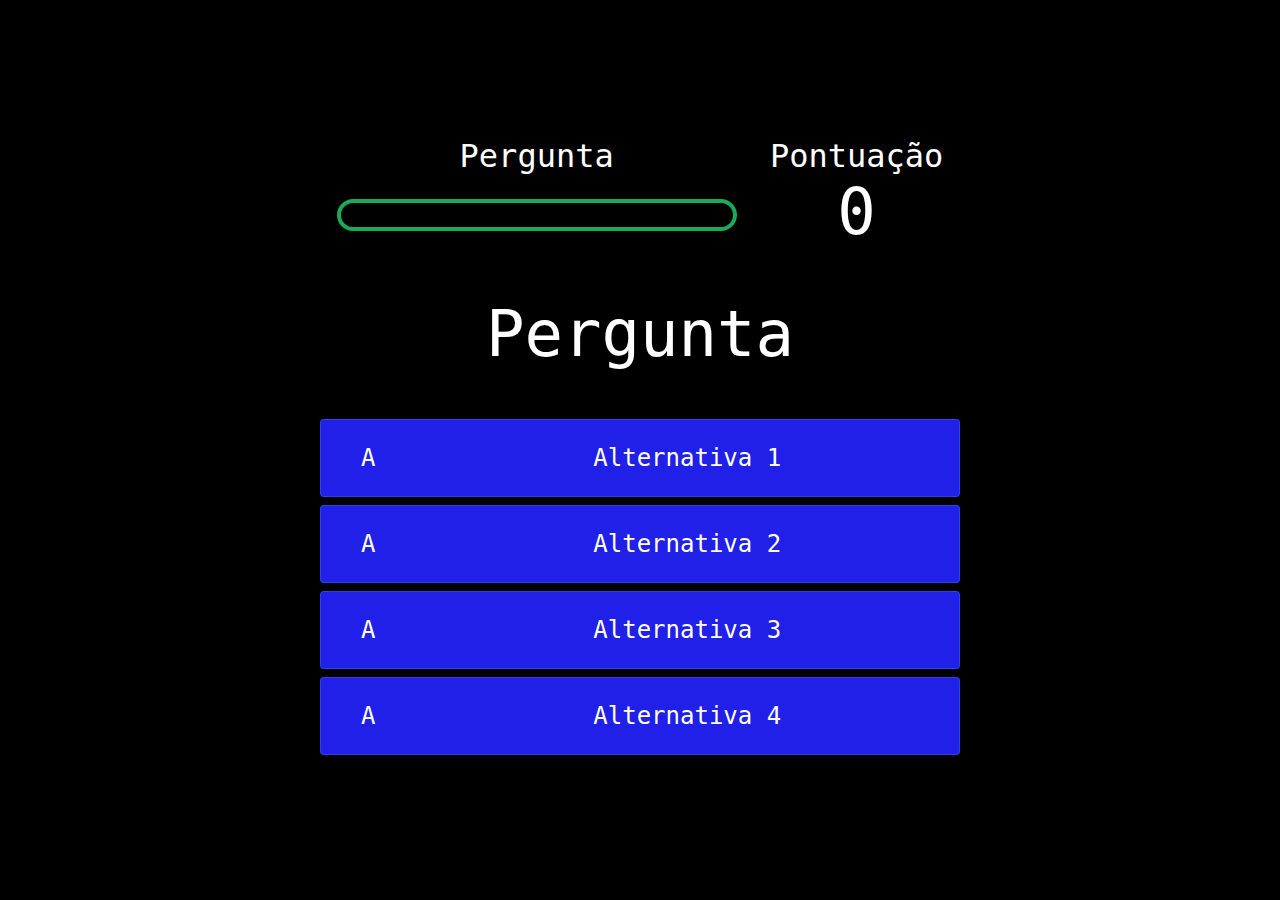
==== game.html @ 52a59165 "including changes in the code" ====
<!DOCTYPE html>
<html lang="en">
<head>
    <meta charset="UTF-8">
    <meta http-equiv="X-UA-Compatible" content="IE=edge">
    <meta name="viewport" content="width=device-width, initial-scale=1.0">
    <link rel="stylesheet" href="./styles/game.css">
    <title>Quiz - Play Game</title>
</head>
<body>
    <div class = "container">
        <div id = "quiz" class = "box-container">
            <div id = "display">
                <div class = "display-item">
                    <p id="textProgress" class="item">
                        Pergunta
                    </p>
                    <div id="progressBar">
                        <div id="progressFull"></div>
                    </div>
                </div>
                <div class = "display-item">
                    <p class="item">
                        Pontuação
                    </p>
                    <h1 class="item-main-text" id="score">
                        0
                    </h1>
                </div>

            </div>                   
            <h1 id = "question"> Pergunta </h1>
            <div class = "alternatives-container">
                <p class = "alternative-option">A</p>
                <p class = "alternative-text" data-number ="1">Alternativa 1</p>
            </div>
            <div class = "alternatives-container">
                <p class = "alternative-option">A</p>
                <p class = "alternative-text" data-number = "2">Alternativa 2</p>
            </div>
            <div class = "alternatives-container">
                <p class = "alternative-option">A</p>
                <p class = "alternative-text" data-number = "3">Alternativa 3</p>
            </div>
            <div class = "alternatives-container">
                <p class = "alternative-option">A</p>
                <p class = "alternative-text" data-number = "4">Alternativa 4</p>
            </div>

        </div>
                       
    </div>

  
    
    <script src="./scripts/game.js"></script>
</body>
</html>
---- styles/game.css ----
*{
    box-sizing: border-box;
    margin: 0;
    padding: 0;
    font-family: 'Nanum Gothic Coding', monospace;
   /*  font-family: 'Open Sans', sans-serif;
    font-family: 'Poppins', sans-serif; */
    text-align: center;
}

body {
    color: white;
    background: black;
}

.container{
    width: 100vw;
    height: 100vh;   
    display: flex;
    flex-direction: column;
    justify-content: center;
    align-items: center;
    margin: auto;
    padding: 2rem;
 }

h1{
    font-size: 4rem;
    margin-bottom: 3rem;
    font-weight: 500;
}

.alternatives-container{
    display: flex;
    margin-bottom: 0.5rem;
    width: 100%;
    border-radius:4px;
    border: 0.1rem solid rgb(86, 165, 235, 0.25);
    background: rgb(32, 32, 233);
    font-size: 1.5rem;
    min-width: 40rem;
}

.alternatives-container:hover{
    cursor: pointer;
    box-shadow: 0 0.4rem 1.4rem 0 rgba(108, 155, 226, 0.5);
    transform: scale(1.02);
    transition: transform 100ms;
}

.alternative-option{
    padding: 1.5rem 2.5rem;
    color: white;
}

.alternative-text{
    padding: 1.5rem;
    width: 100%;
}

/* cor para os botões de correto e incorreto */

.correct{
    background: linear-gradient(90deg, rgb(rgb(5, 145, 5)) 0%, rgb(rgb(3, 163, 3)) 100%);
}

.incorrect{
    background: linear-gradient(90deg, rgb(red) 0%, rgb(red) 100%);
}

/* Adicionando media */

@media screen and (min-width: 768px){
    .alternatives-container{
        min-width: 40rem;
    }
    
}

/* Lógica para o display */

#display{
    display: flex;
    justify-content: space-around;
}

.display-item{
    text-align: center;
    font-size: 2rem;
}

.item-main-text{
    text-align: center;
}


/* Não esta aparecendo */

#progressBar{
    width: 25rem;
    height: 2rem;
    border: 0.3rem solid #19aa5a;
    margin-top: 1.5rem;
    border-radius: 25px;
}

#progressBarFull{
    height: 3.4rem;
    background-color: #56a5eb;
    width: 0%;
}
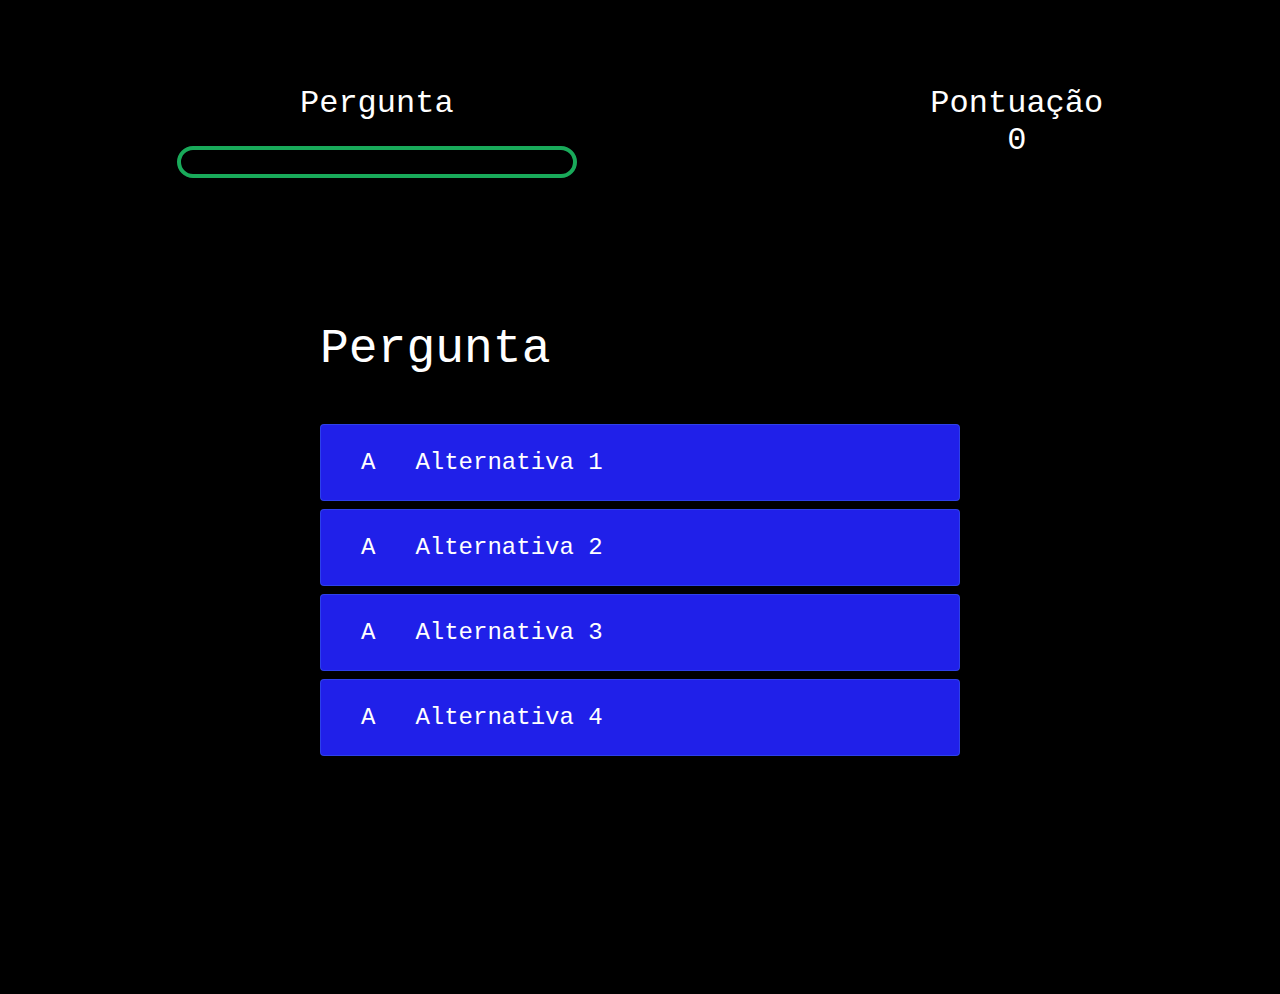
==== commit 17a2e445: "html/css working, including classes and DOM" ====
--- a/game.html
+++ b/game.html
@@ -8,43 +8,47 @@
     <title>Quiz - Play Game</title>
 </head>
 <body>
+
+    <div id = "display" class="display_container">
+        <div class = "display-item">
+            <p id="textProgress" class="item">
+                Pergunta
+            </p>
+            <div id="progressBar">
+                <div id="progressFull"></div>
+            </div>
+        </div>
+   
+        <div class = "display-item">
+            <p class="item">
+                Pontuação
+            </p>
+            <span class="item-main-text" id="score">
+                0
+            </span>
+        </div>
+
+    </div> 
     <div class = "container">
+
         <div id = "quiz" class = "box-container">
-            <div id = "display">
-                <div class = "display-item">
-                    <p id="textProgress" class="item">
-                        Pergunta
-                    </p>
-                    <div id="progressBar">
-                        <div id="progressFull"></div>
-                    </div>
-                </div>
-                <div class = "display-item">
-                    <p class="item">
-                        Pontuação
-                    </p>
-                    <h1 class="item-main-text" id="score">
-                        0
-                    </h1>
-                </div>
-
-            </div>                   
-            <h1 id = "question"> Pergunta </h1>
+                             
+            <h2 id = "question"> Pergunta </h2>
             <div class = "alternatives-container">
                 <p class = "alternative-option">A</p>
-                <p class = "alternative-text" data-number ="1">Alternativa 1</p>
+                <span class = "alternative-text" data-number ="1">Alternativa 1</span>
             </div>
             <div class = "alternatives-container">
                 <p class = "alternative-option">A</p>
-                <p class = "alternative-text" data-number = "2">Alternativa 2</p>
+                <span class = "alternative-text" data-number = "2">Alternativa 2</span>
             </div>
             <div class = "alternatives-container">
                 <p class = "alternative-option">A</p>
-                <p class = "alternative-text" data-number = "3">Alternativa 3</p>
+                <span class = "alternative-text" data-number = "3">Alternativa 3</span>
             </div>
             <div class = "alternatives-container">
                 <p class = "alternative-option">A</p>
-                <p class = "alternative-text" data-number = "4">Alternativa 4</p>
+                <span class = "alternative-text" data-number = "4">Alternativa 4</span>
             </div>
 
         </div>
--- a/styles/game.css
+++ b/styles/game.css
@@ -24,10 +24,11 @@
     padding: 2rem;
  }
 
-h1{
-    font-size: 4rem;
+h2{
+    font-size: 3rem;
     margin-bottom: 3rem;
     font-weight: 500;
+    text-align: left;
 }
 
 .alternatives-container{
@@ -39,6 +40,7 @@
     background: rgb(32, 32, 233);
     font-size: 1.5rem;
     min-width: 40rem;
+    align-items: center;
 }
 
 .alternatives-container:hover{
@@ -54,8 +56,8 @@
 }
 
 .alternative-text{
-    padding: 1.5rem;
-    width: 100%;
+    text-align: left;
+    width: 80%;
 }
 
 /* cor para os botões de correto e incorreto */
@@ -79,9 +81,11 @@
 
 /* Lógica para o display */
 
-#display{
+.display_container{
     display: flex;
     justify-content: space-around;
+    position: relative;
+    top: 85px;
 }
 
 .display-item{
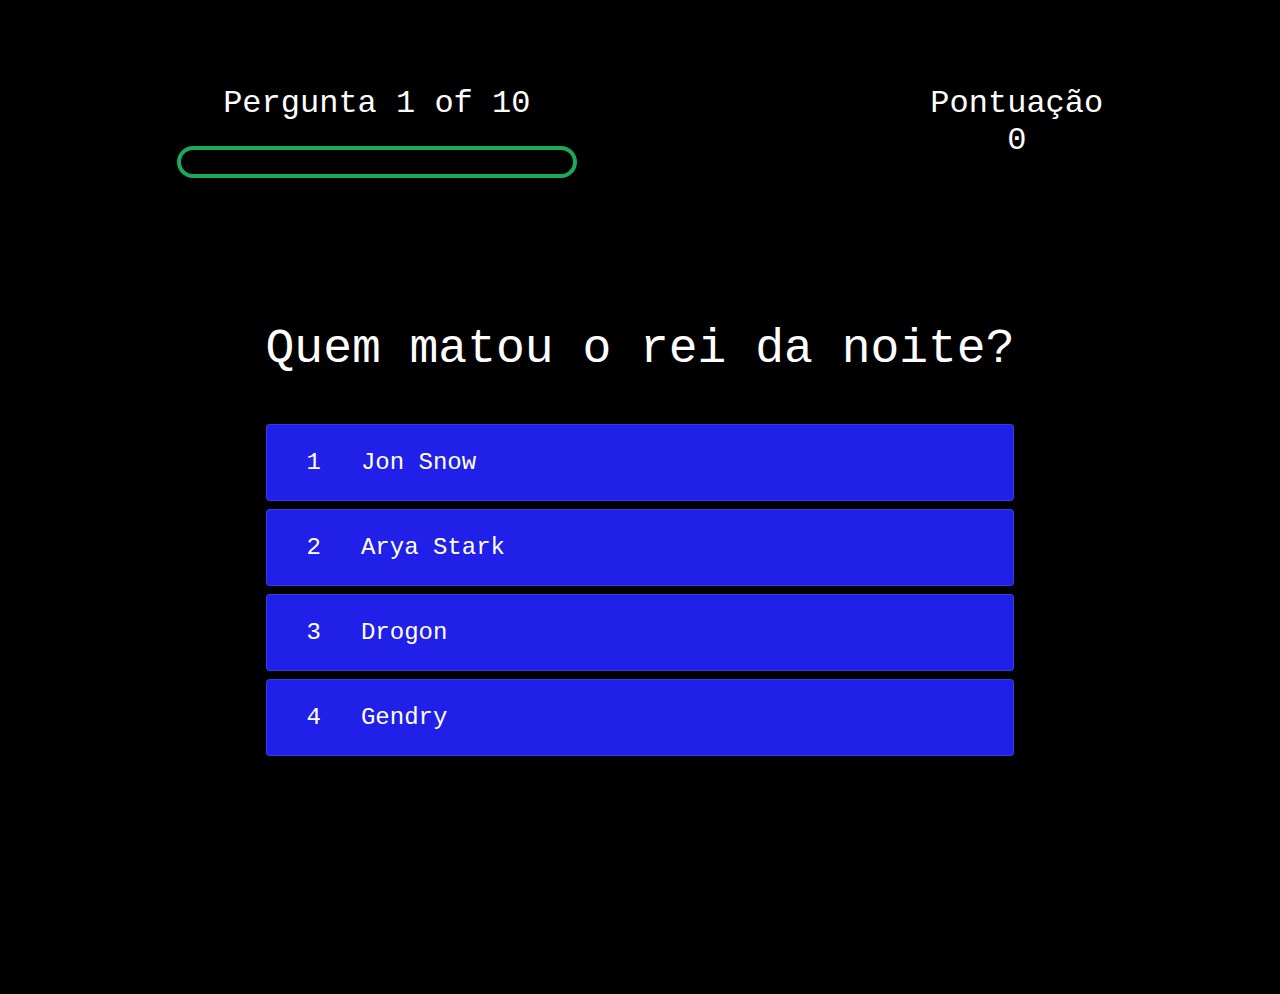
==== commit 7b8ed295: "logica funcionando, falta pontuação" ====
--- a/game.html
+++ b/game.html
@@ -33,30 +33,17 @@
 
         <div id = "quiz" class = "box-container">
                              
-            <h2 id = "question"> Pergunta </h2>
-            <div class = "alternatives-container">
-                <p class = "alternative-option">A</p>
-                <span class = "alternative-text" data-number ="1">Alternativa 1</span>
-            </div>
-            <div class = "alternatives-container">
-                <p class = "alternative-option">A</p>
-                <span class = "alternative-text" data-number = "2">Alternativa 2</span>
-            </div>
-            <div class = "alternatives-container">
-                <p class = "alternative-option">A</p>
-                <span class = "alternative-text" data-number = "3">Alternativa 3</span>
-            </div>
-            <div class = "alternatives-container">
-                <p class = "alternative-option">A</p>
-                <span class = "alternative-text" data-number = "4">Alternativa 4</span>
-            </div>
+            <h2 id="question" class ="text"> Pergunta </h2>
+            <div id="choices">
+            
 
         </div>
                        
     </div>
 
-  
-    
-    <script src="./scripts/game.js"></script>
+
+   <script src="./scripts/data.js"></script>
+    <script src="./scripts/quiz.js" ></script>
+    <script src="./scripts/game.js" ></script>
 </body>
 </html>--- a/styles/game.css
+++ b/styles/game.css
@@ -62,12 +62,29 @@
 
 /* cor para os botões de correto e incorreto */
 
+
 .correct{
-    background: linear-gradient(90deg, rgb(rgb(5, 145, 5)) 0%, rgb(rgb(3, 163, 3)) 100%);
+    display: flex;
+    margin-bottom: 0.5rem;
+    width: 100%;
+    border-radius:4px;
+    border: 0.1rem solid rgb(86, 165, 235, 0.25);
+    background: green;
+    font-size: 1.5rem;
+    min-width: 40rem;
+    align-items: center;
 }
 
 .incorrect{
-    background: linear-gradient(90deg, rgb(red) 0%, rgb(red) 100%);
+    display: flex;
+    margin-bottom: 0.5rem;
+    width: 100%;
+    border-radius:4px;
+    border: 0.1rem solid rgb(86, 165, 235, 0.25);
+    background: red;
+    font-size: 1.5rem;
+    min-width: 40rem;
+    align-items: center;
 }
 
 /* Adicionando media */
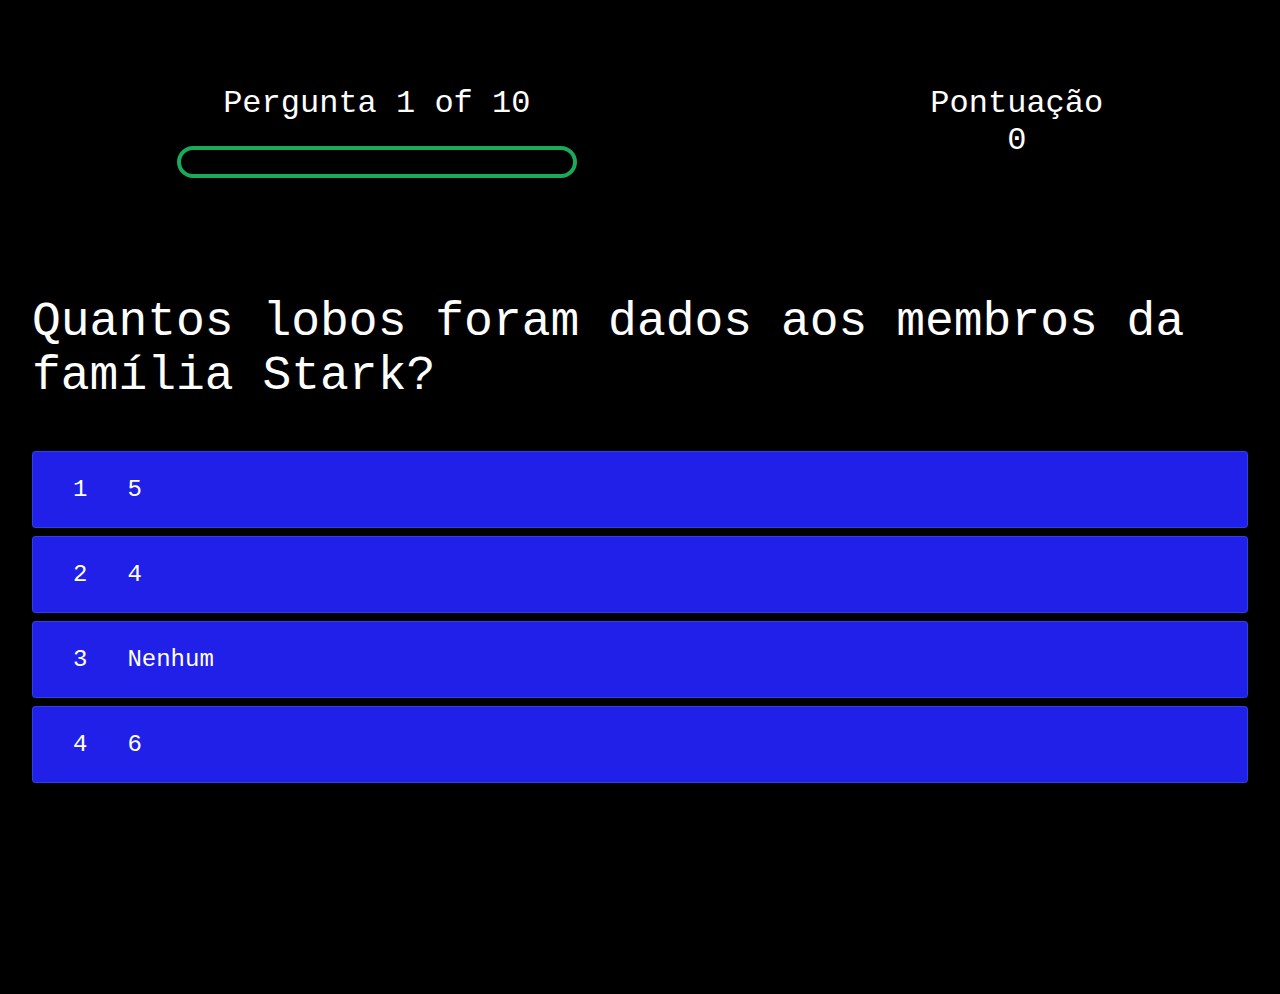
==== commit 3dcdb3f1: "inclusão do increment das perguntas" ====
--- a/game.html
+++ b/game.html
@@ -31,10 +31,10 @@
     </div> 
     <div class = "container">
 
-        <div id = "quiz" class = "box-container">
+        <div id = "quiz" class="box-container">
                              
             <h2 id="question" class ="text"> Pergunta </h2>
-            <div id="choices">
+            <div id="choices" class="choicesList">
             
 
         </div>
--- a/styles/game.css
+++ b/styles/game.css
@@ -58,6 +58,11 @@
 .alternative-text{
     text-align: left;
     width: 80%;
+}
+
+.choicesList{
+    flex-wrap: wrap;
+    
 }
 
 /* cor para os botões de correto e incorreto */
@@ -127,7 +132,7 @@
 
 #progressBarFull{
     height: 3.4rem;
-    background-color: #56a5eb;
+    background-color: #19aa5a;
     width: 0%;
 }
 
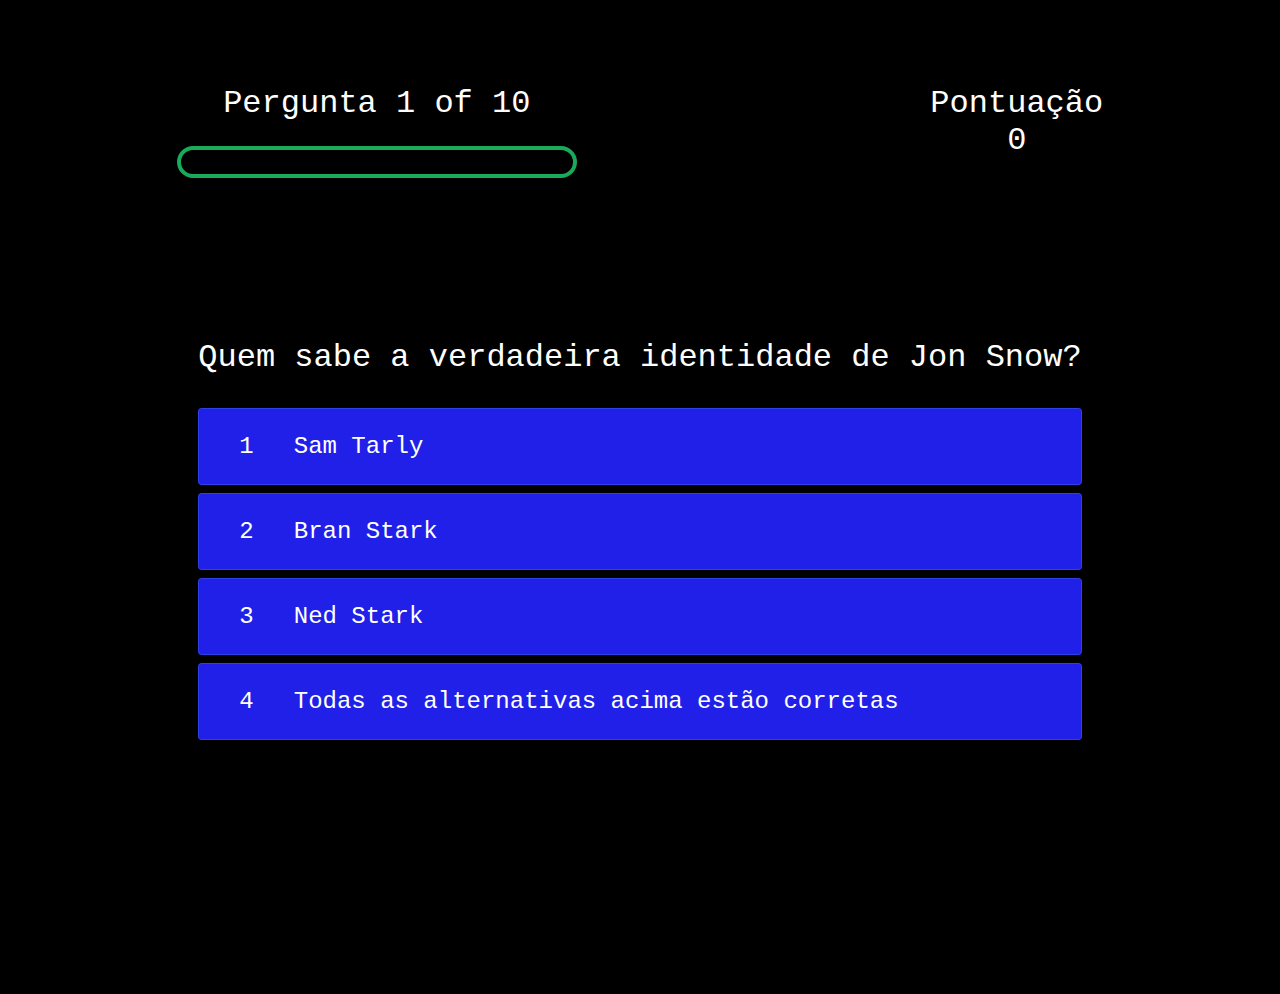
==== commit 99603caf: "jogo funcionando com erros" ====
--- a/game.html
+++ b/game.html
@@ -35,10 +35,14 @@
                              
             <h2 id="question" class ="text"> Pergunta </h2>
             <div id="choices" class="choicesList">
+                <div class="alternatives-container"></div>
+                <div class="alternatives-container"></div>
+                <div class="alternatives-container"></div>
+                <div class="alternatives-container"></div>
             
-
+            
         </div>
-                       
+        <button id="btnOk" type="button" class="no-show">Next</button>        
     </div>
 
 
--- a/styles/game.css
+++ b/styles/game.css
@@ -25,8 +25,8 @@
  }
 
 h2{
-    font-size: 3rem;
-    margin-bottom: 3rem;
+    font-size: 2rem;
+    margin-bottom: 2rem;
     font-weight: 500;
     text-align: left;
 }
@@ -91,7 +91,17 @@
     min-width: 40rem;
     align-items: center;
 }
+.no-show{
+    display: none;
+}
+.show{
+    display: flex;
 
+}
+
+#btnOk{
+    
+}
 /* Adicionando media */
 
 @media screen and (min-width: 768px){
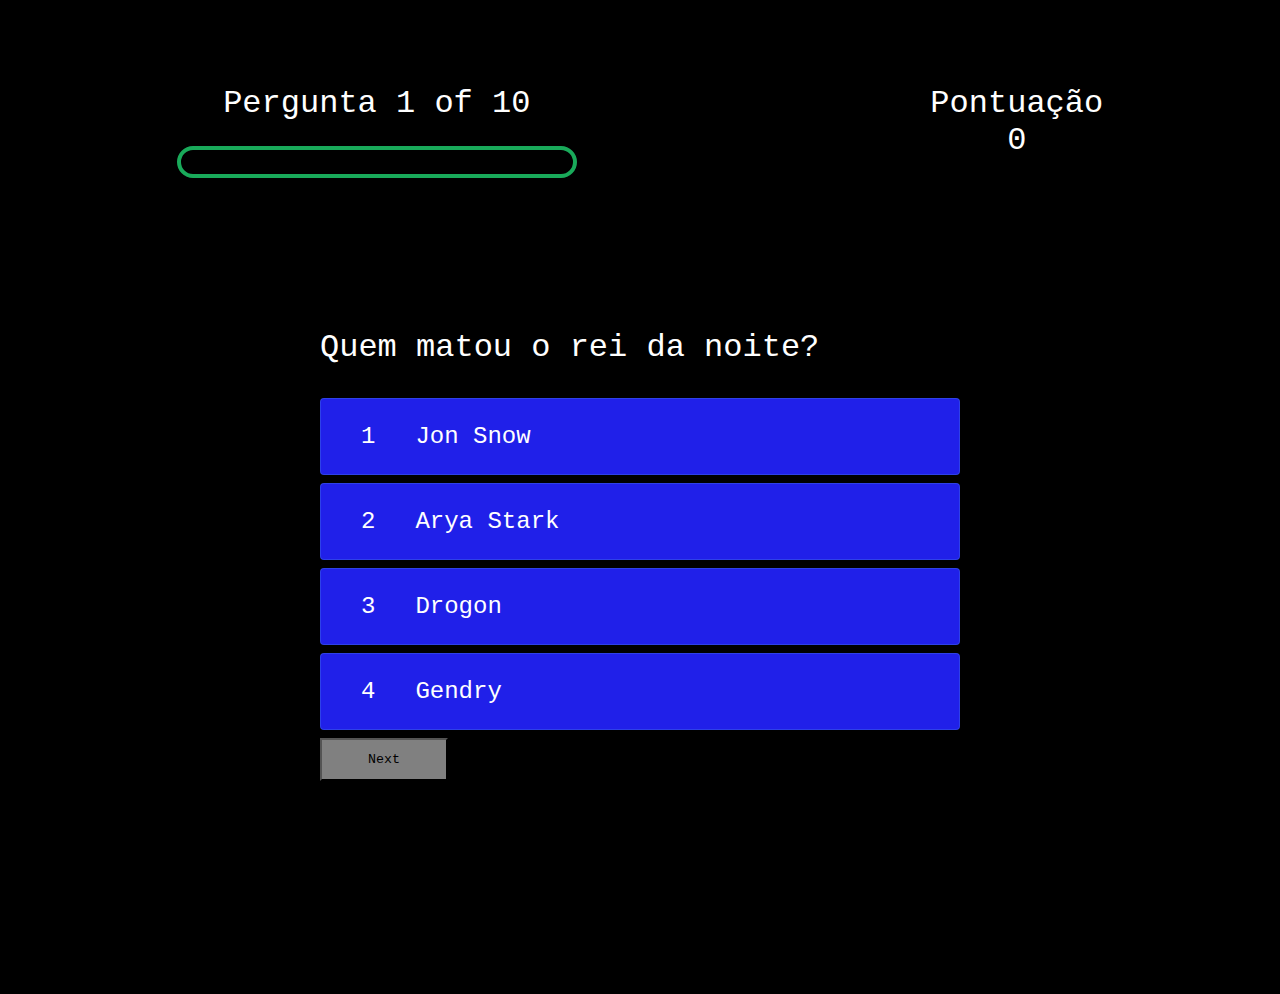
==== commit 52c22208: "código funcionando" ====
--- a/game.html
+++ b/game.html
@@ -12,7 +12,7 @@
     <div id = "display" class="display_container">
         <div class = "display-item">
             <p id="textProgress" class="item">
-                Pergunta
+                Pergunta 1 of 10
             </p>
             <div id="progressBar">
                 <div id="progressFull"></div>
@@ -38,11 +38,27 @@
                 <div class="alternatives-container"></div>
                 <div class="alternatives-container"></div>
                 <div class="alternatives-container"></div>
-                <div class="alternatives-container"></div>
-            
+                <div class="alternatives-container"></div> 
+          
             
         </div>
         <button id="btnOk" type="button" class="no-show">Next</button>        
+        <div id="modalPersonagem" class="modalBackground"></div>
+    </div>
+     <!-- Modal de vitória -->
+  <div id="modalPersonagem" class="modalBackground">   
+         <div class="displayModal"> 
+            <img src="./assets/img/arya.jpg" alt="Parábens! Você ganhou!"/> 
+            <button class="btnModal">Jogar Novamente</button>
+         </div>  
+    </div>  
+
+       <!-- Modal de derrota  -->
+       <div id="modalDefeat" class="modalBackground">
+        <div class="display"> 
+            <img src="./assets/img/tyrion.jpg" alt="Tente mais da proxima vez!"/>
+            <button class="btnModal">Tentar Novamente</button>
+        </div> 
     </div>
 
 
--- a/styles/game.css
+++ b/styles/game.css
@@ -100,7 +100,12 @@
 }
 
 #btnOk{
-    
+    width: 20%;
+    height: 10%;
+    display: flex;
+    background: gray;
+    justify-content: center;
+    align-items: center;
 }
 /* Adicionando media */
 
@@ -146,3 +151,62 @@
     width: 0%;
 }
 
+/* Modal */
+
+.modalBackground {
+    width: 100vw;
+    height: 100vh;
+    background: rgba(00, 00, 00, 0.5);   
+    position: fixed;
+    top: 0px;
+    left: 0px;
+    display: none;
+    justify-content: center;
+    align-items: center;
+}
+
+/*  e para aparecer o modal de vitoria ou perda */
+.modalBackground.show {
+    display: flex;
+}
+
+
+.displayModal {
+    background: white;
+    min-width: 10%;
+    min-width: 10%;   
+    text-align: center;
+    padding: 35px; 
+    box-shadow: 6px 6px 6px 6px rgba(00, 00, 00, .1);
+}
+
+/* animacao para aparecer o modal de perda ou vitoria */
+
+@keyframes displays {
+    from {
+        opacity: 0;
+        transform:translate3d(0 -60px 0) ;
+    }
+    to {
+    opacity: 1;
+    transform: translate3d(0 0 0);
+
+    }
+}
+
+.show .displayModal {
+    animation: displays .3s;
+}
+ 
+.displayModal button {
+    font-family: 'Roboto Slab', serif;
+    font-size: 25px;
+    color: white;
+    background-color:#1157da;
+    box-shadow: 0px 4px 4px 2px rgba(00, 00, 00, .3);
+    border: none;
+    border-radius: 20px;
+    min-width: 50%;
+    height: 35%;
+    cursor: pointer;
+}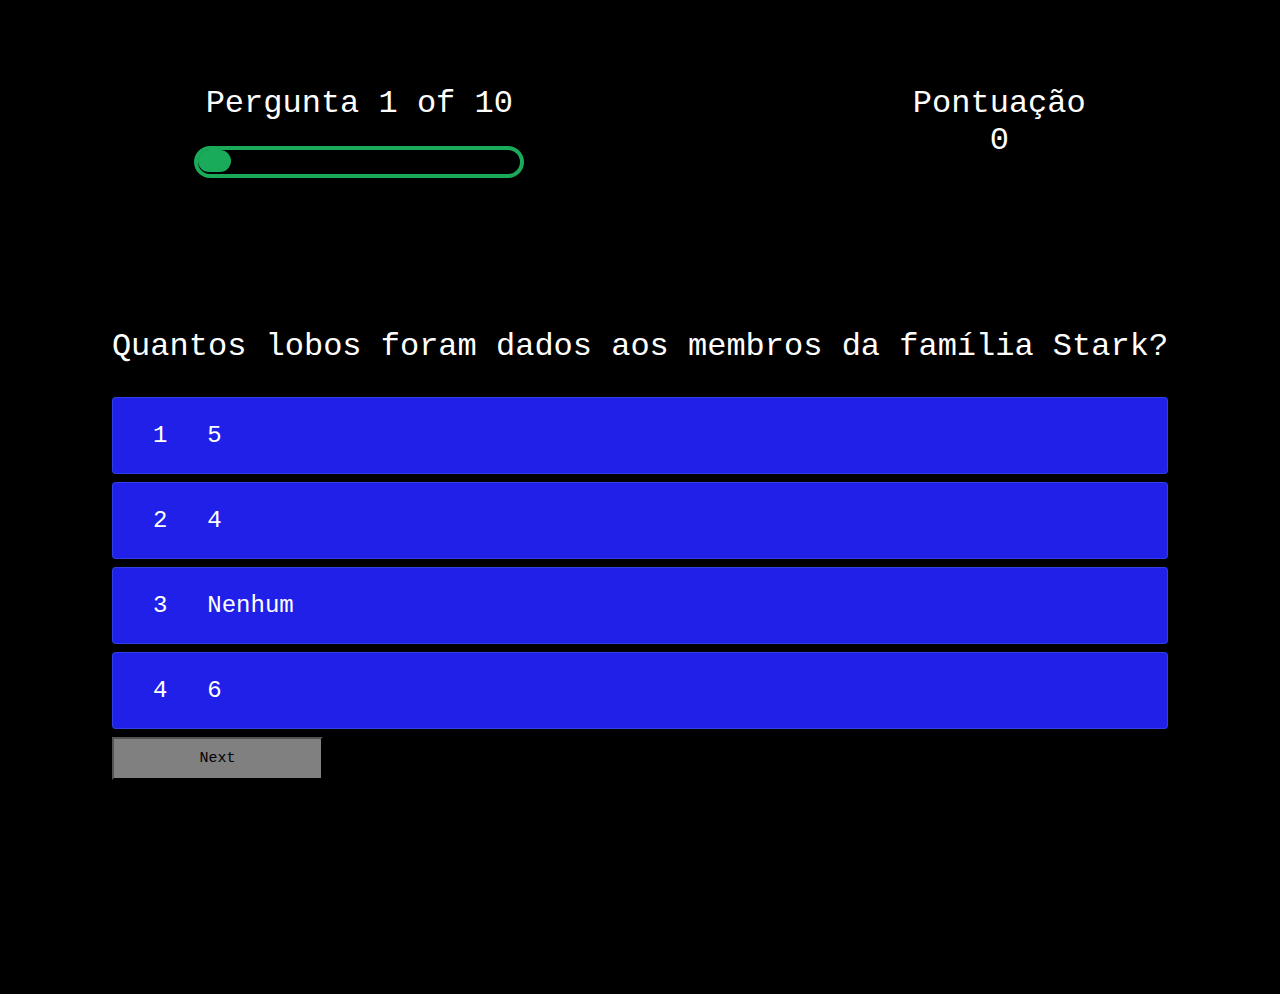
==== commit 28833546: "lógica pronta minus alert" ====
--- a/game.html
+++ b/game.html
@@ -49,7 +49,7 @@
   <div id="modalPersonagem" class="modalBackground">   
          <div class="displayModal"> 
             <img src="./assets/img/arya.jpg" alt="Parábens! Você ganhou!"/> 
-            <button class="btnModal">Jogar Novamente</button>
+            <button class="btnModal">Parábens! Você ganhou!</button>
          </div>  
     </div>  
 
@@ -57,7 +57,7 @@
        <div id="modalDefeat" class="modalBackground">
         <div class="display"> 
             <img src="./assets/img/tyrion.jpg" alt="Tente mais da proxima vez!"/>
-            <button class="btnModal">Tentar Novamente</button>
+            <button class="btnModal">Tente mais da proxima vez!</button>
         </div> 
     </div>
 
--- a/styles/game.css
+++ b/styles/game.css
@@ -106,6 +106,7 @@
     background: gray;
     justify-content: center;
     align-items: center;
+    font-size: 15px;
 }
 /* Adicionando media */
 
@@ -138,17 +139,19 @@
 /* Não esta aparecendo */
 
 #progressBar{
-    width: 25rem;
+    width: 330px;
     height: 2rem;
     border: 0.3rem solid #19aa5a;
     margin-top: 1.5rem;
     border-radius: 25px;
 }
 
-#progressBarFull{
-    height: 3.4rem;
+#progressFull{
+    height: 22px;
     background-color: #19aa5a;
-    width: 0%;
+    width: 33px;
+    border-radius: 14px;
+    
 }
 
 /* Modal */
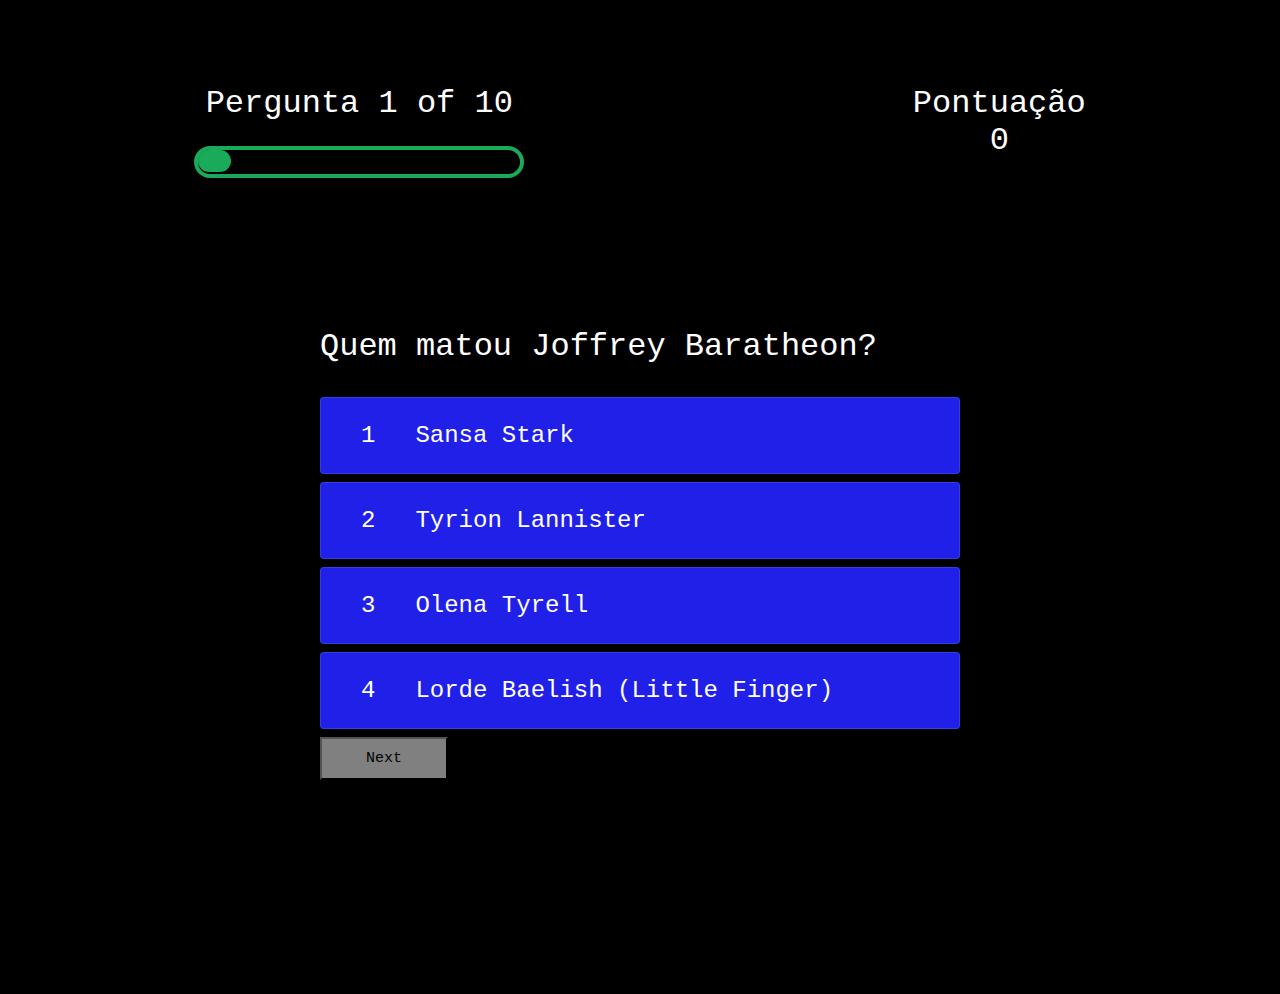
==== commit dbc47895: "adicionando readme e audio" ====
--- a/game.html
+++ b/game.html
@@ -46,20 +46,7 @@
         <div id="modalPersonagem" class="modalBackground"></div>
     </div>
      <!-- Modal de vitória -->
-  <div id="modalPersonagem" class="modalBackground">   
-         <div class="displayModal"> 
-            <img src="./assets/img/arya.jpg" alt="Parábens! Você ganhou!"/> 
-            <button class="btnModal">Parábens! Você ganhou!</button>
-         </div>  
-    </div>  
 
-       <!-- Modal de derrota  -->
-       <div id="modalDefeat" class="modalBackground">
-        <div class="display"> 
-            <img src="./assets/img/tyrion.jpg" alt="Tente mais da proxima vez!"/>
-            <button class="btnModal">Tente mais da proxima vez!</button>
-        </div> 
-    </div>
 
 
    <script src="./scripts/data.js"></script>
--- a/styles/game.css
+++ b/styles/game.css
@@ -154,62 +154,7 @@
     
 }
 
-/* Modal */
-
-.modalBackground {
-    width: 100vw;
-    height: 100vh;
-    background: rgba(00, 00, 00, 0.5);   
-    position: fixed;
-    top: 0px;
-    left: 0px;
-    display: none;
-    justify-content: center;
-    align-items: center;
-}
-
-/*  e para aparecer o modal de vitoria ou perda */
-.modalBackground.show {
-    display: flex;
-}
+/* ALERT*/
 
 
-.displayModal {
-    background: white;
-    min-width: 10%;
-    min-width: 10%;   
-    text-align: center;
-    padding: 35px; 
-    box-shadow: 6px 6px 6px 6px rgba(00, 00, 00, .1);
-}
-
-/* animacao para aparecer o modal de perda ou vitoria */
-
-@keyframes displays {
-    from {
-        opacity: 0;
-        transform:translate3d(0 -60px 0) ;
-    }
-    to {
-    opacity: 1;
-    transform: translate3d(0 0 0);
-
-    }
-}
-
-.show .displayModal {
-    animation: displays .3s;
-}
- 
-.displayModal button {
-    font-family: 'Roboto Slab', serif;
-    font-size: 25px;
-    color: white;
-    background-color:#1157da;
-    box-shadow: 0px 4px 4px 2px rgba(00, 00, 00, .3);
-    border: none;
-    border-radius: 20px;
-    min-width: 50%;
-    height: 35%;
-    cursor: pointer;
-}+/*#endregion Alert*/